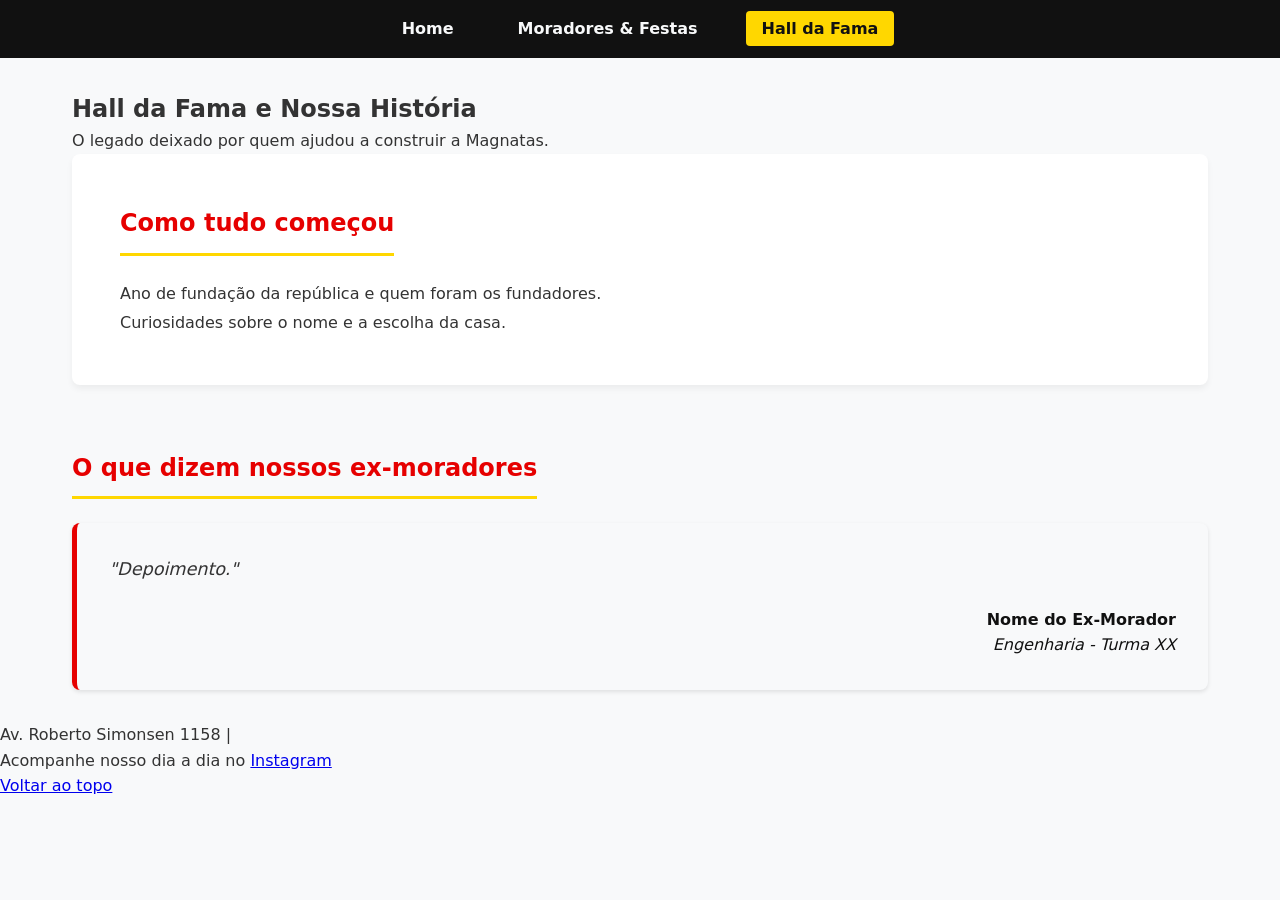
==== historia.html @ d34fedfd "arrumei a historia que estava em branco" ====
<!DOCTYPE html>
<html lang="pt-BR">
<head>
    <meta charset="UTF-8">
    <meta name="viewport" content="width=device-width, initial-scale=1.0">
    <title>República Magnatas | Hall da Fama</title>
    <link rel="stylesheet" href="style.css">
</head>
<body>

    <header>
        <nav>
            <ul>
                <li><a href="index.html">Home</a></li>
                <li><a href="moradores.html">Moradores & Festas</a></li>
                <li><a href="historia.html" aria-current="page">Hall da Fama</a></li>
            </ul>
        </nav>
    </header>

    <main>
        <section class="titulo-pagina">
            <h1>Hall da Fama e Nossa História</h1>
            <p>O legado deixado por quem ajudou a construir a Magnatas.</p>
        </section>

        <!-- SEÇÃO 1: A FUNDAÇÃO -->
        <section class="historia-fundacao">
            <h2>Como tudo começou</h2>
            <p>Ano de fundação da república e quem foram os fundadores.</p>
            <p>Curiosidades sobre o nome e a escolha da casa.</p>
        </section>

        <!-- SEÇÃO 2: DEPOIMENTOS (EX-MORADORES) -->
        <section class="depoimentos">
            <h2>O que dizem nossos ex-moradores</h2>
            
            <div class="depoimentos-grid">
                
                <!-- Estrutura de Depoimento ) -->
                <figure class="cartao-depoimento">
                    <blockquote>
                        "Depoimento."
                    </blockquote>
                    <figcaption>
                        <strong>Nome do Ex-Morador</strong><br>
                        <em>Engenharia - Turma XX</em>
                    </figcaption>
                </figure>

            </div>
        </section>
    </main>

    <footer>
        <p>Av. Roberto Simonsen 1158 |</p>
        <p>Acompanhe nosso dia a dia no <a href="https://www.instagram.com/magnatasrepublica?utm_source=ig_web_button_share_sheet&stkn=ZDNlZDc0MzIxNw==" target="_blank">Instagram</a></p>
        <a href="#top">Voltar ao topo</a>
    </footer>

</body>
</html>
---- style.css ----
:root {
    --cor-primaria: #FFD700;
    --cor-secundaria: #E60000;
    --cor-escura: #111111;
    --cor-clara: #F8F9FA;
    --cor-texto: #333333;
    --fonte-padrao: system-ui, -apple-system, sans-serif;
}

* {
    margin: 0;
    padding: 0;
    box-sizing: border-box;
}

body {
    font-family: var(--fonte-padrao);
    background-color: var(--cor-clara);
    color: var(--cor-texto);
    font-size: 16px;
    line-height: 1.6;
}

/* Garante foco visivel para navegacao por teclado */
:focus {
    outline: 3px solid var(--cor-secundaria);
    outline-offset: 3px;
}

/* Cabecalho e Menu Principal */
header {
    background-color: var(--cor-escura);
    padding: 1rem 0;
}

nav ul {
    list-style: none;
    display: flex;
    justify-content: center;
    gap: 2rem;
}

nav a {
    color: var(--cor-clara);
    text-decoration: none;
    font-weight: bold;
    padding: 0.5rem 1rem;
    border-radius: 4px;
    transition: background-color 0.3s ease;
}

nav a:hover,
nav a[aria-current="page"] {
    background-color: var(--cor-primaria);
    color: var(--cor-escura);
}
/* Limita a largura em telas grandes para não esticar */
main {
    padding: 2rem;
    max-width: 1200px;
    margin: 0 auto;
}

/* Secao de destaque (Fundo amarelo) */
.hero {
    text-align: center;
    margin-bottom: 4rem;
    padding: 4rem 1rem;
    background-color: var(--cor-primaria);
    border-radius: 8px;
}

.hero h1 {
    font-size: 2.5rem;
    color: var(--cor-escura);
    margin-bottom: 1rem;
}

/* Transformando link em botao */
.btn-primario {
    display: inline-block;
    background-color: var(--cor-secundaria);
    color: var(--cor-clara);
    text-decoration: none;
    font-weight: bold;
    padding: 1rem 2rem;
    border-radius: 8px;
    font-size: 1.1rem;
    transition: transform 0.2s ease, background-color 0.3s ease;
}

/* Efeito ao passar o mouse */
.btn-primario:hover {
    background-color: var(--cor-escura);
    transform: scale(1.05);
}
/* Secoes de Cultura e FAQ em formato de cartoes */
.cultura,
.faq {
    margin-bottom: 3rem;
    padding: 2rem;
    background-color: #ffffff;
    border-radius: 8px;
    box-shadow: 0 4px 6px rgba(0,0,0,0.05); /* Sombra bem leve e elegante */
}

/* Titulos com sublinhado amarelo */
.cultura h2,
.faq h2 {
    color: var(--cor-secundaria);
    margin-bottom: 1.5rem;
    border-bottom: 3px solid var(--cor-primaria);
    display: inline-block;
    padding-bottom: 0.5rem;
}

/* Estilo das perguntas clicaveis */
details {
    margin-bottom: 1rem;
    background-color: var(--cor-clara);
    border: 1px solid #e0e0e0;
    border-radius: 4px;
}

summary {
    padding: 1rem;
    font-weight: bold;
    cursor: pointer; /* Muda o mouse para a maozinha de clique */
}

details p {
    padding: 0 1rem 1rem 1rem;
    color: var(--cor-texto);
}

/* Muda a cor da pergunta quando ela esta aberta */
details[open] summary {
    color: var(--cor-secundaria);
}
/* PÁGINA DE MORADORES E FESTAS  */
.categoria-galeria {
    margin-bottom: 4rem;
}

.categoria-galeria h2 {
    color: var(--cor-secundaria);
    border-bottom: 3px solid var(--cor-primaria);
    display: inline-block;
    padding-bottom: 0.5rem;
    margin-bottom: 2rem;
}

/* O CSS Grid exigido para layout responsivo */
.galeria-grid {
    display: grid;
    grid-template-columns: repeat(auto-fit, minmax(250px, 1fr));
    gap: 2rem;
}

/* Estilo do cartão individual */
.cartao-foto {
    background-color: #ffffff;
    border-radius: 8px;
    overflow: hidden;
    box-shadow: 0 4px 6px rgba(0,0,0,0.1);
    transition: transform 0.3s ease;
}

/* Efeito de flutuar ao passar o mouse */
.cartao-foto:hover {
    transform: translateY(-5px);
}

/* Padronizando as fotos como quadrados perfeitos */
.cartao-foto img {
    width: 100%;
    aspect-ratio: 1 / 1;
    object-fit: cover;
    background-color: #e0e0e0; /* Fundo cinza provisório */
}

/* Estilizando os textos do morador/festa */
.cartao-foto figcaption {
    padding: 1.5rem;
    text-align: center;
    color: var(--cor-texto);
    line-height: 1.5;
}

.cartao-foto figcaption strong {
    font-size: 1.2rem;
    color: var(--cor-escura);
}
/* PÁGINA DE HISTÓRIA E DEPOIMENTOS */
.historia-fundacao {
    background-color: #ffffff;
    padding: 3rem;
    border-radius: 8px;
    box-shadow: 0 4px 6px rgba(0,0,0,0.05);
    margin-bottom: 4rem;
    line-height: 1.8; /* Melhora a leitura do texto longo */
}

.historia-fundacao h2,
.depoimentos h2 {
    color: var(--cor-secundaria);
    border-bottom: 3px solid var(--cor-primaria);
    display: inline-block;
    padding-bottom: 0.5rem;
    margin-bottom: 1.5rem;
}

/* Grid para organizar os depoimentos lado a lado */
.depoimentos-grid {
    display: grid;
    grid-template-columns: repeat(auto-fit, minmax(300px, 1fr));
    gap: 2rem;
}

/* Estilo do Cartão de Depoimento */
.cartao-depoimento {
    background-color: var(--cor-clara);
    padding: 2rem;
    border-radius: 8px;
    border-left: 5px solid var(--cor-secundaria); /* Faixa lateral vermelha */
    box-shadow: 0 2px 4px rgba(0,0,0,0.1);
}

/* A tag semântica de citação */
.cartao-depoimento blockquote {
    font-size: 1.1rem;
    font-style: italic;
    color: var(--cor-texto);
    margin-bottom: 1.5rem;
}

/* Nome do ex-morador alinhado à direita */
.cartao-depoimento figcaption {
    text-align: right;
    color: var(--cor-escura);
}
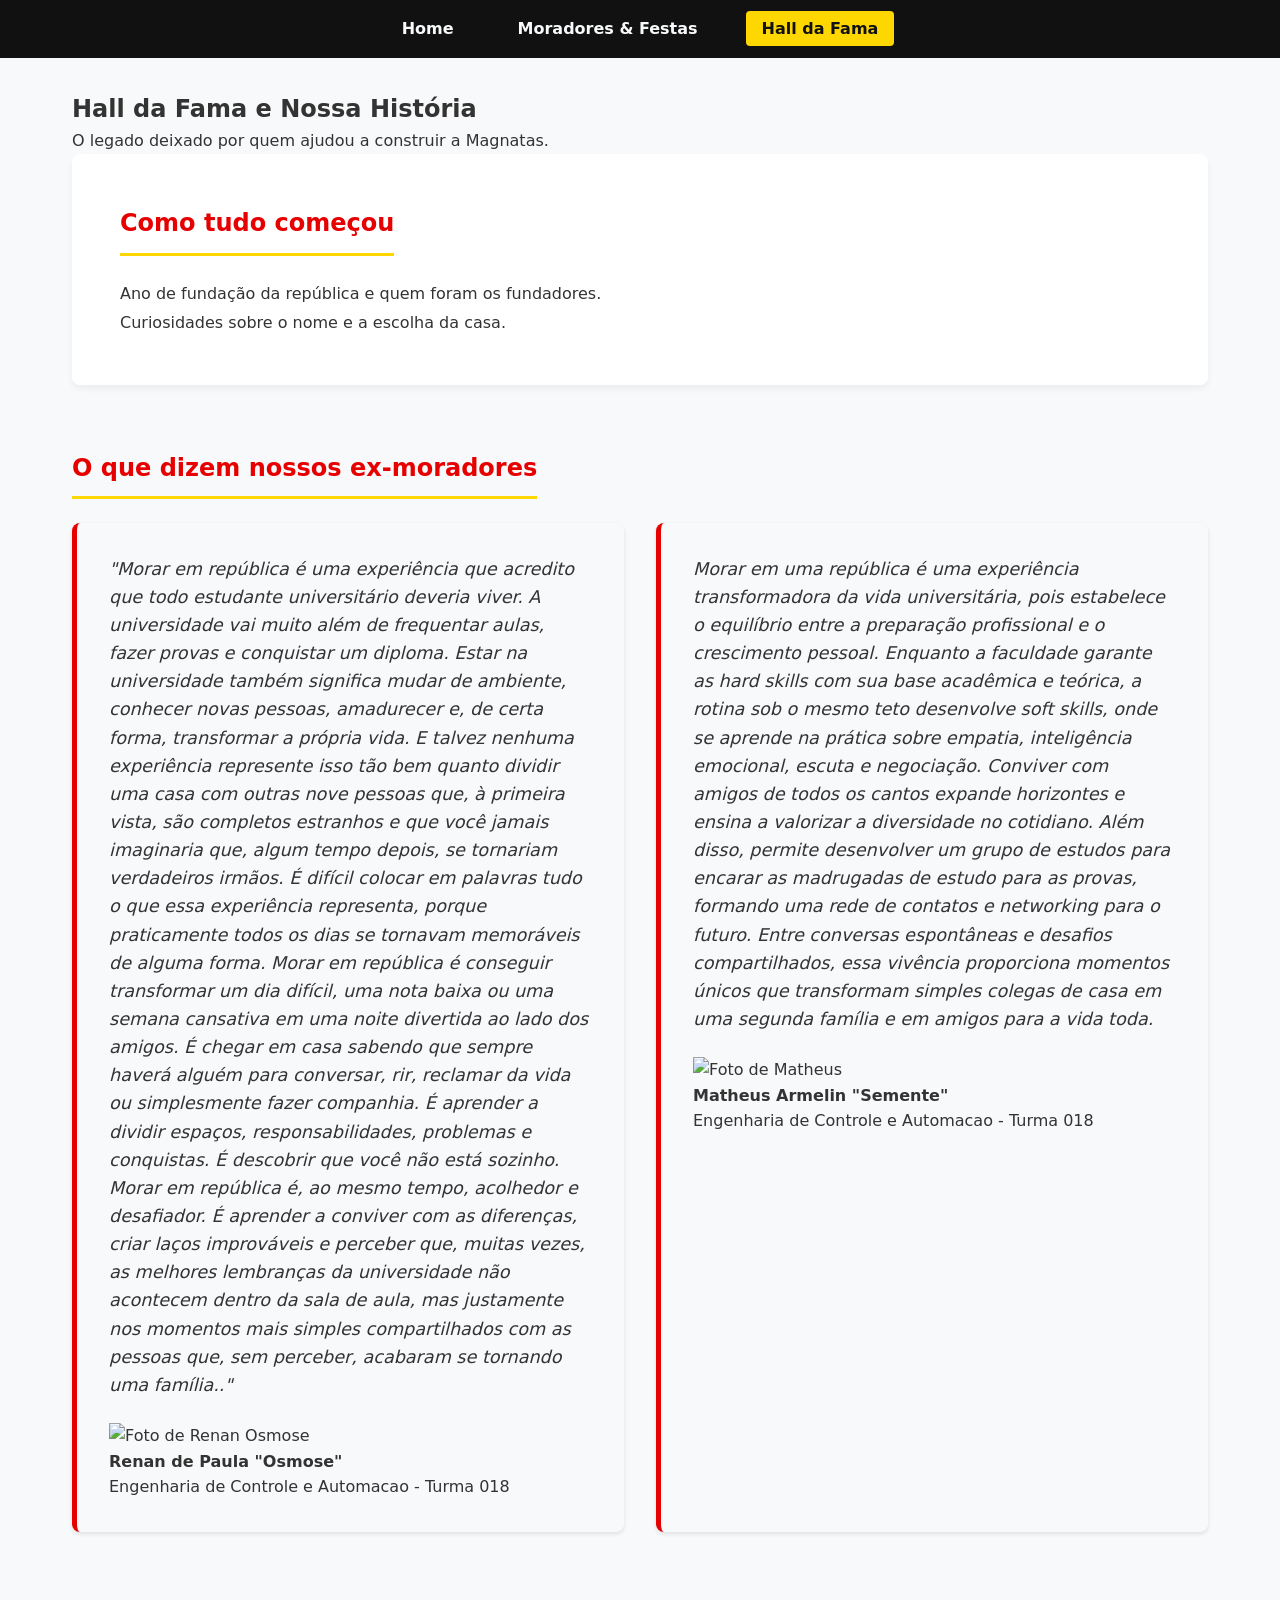
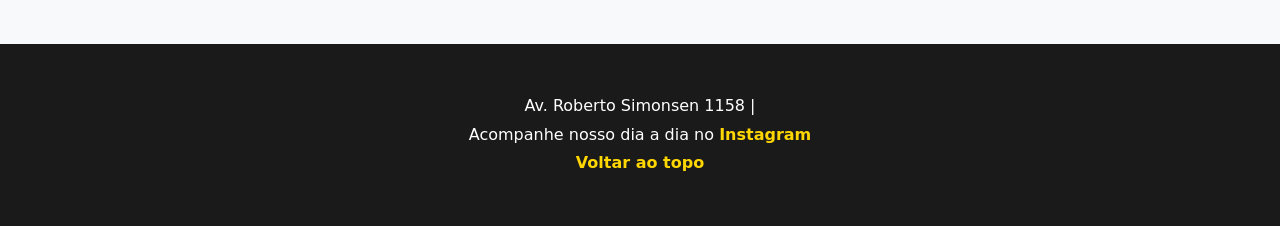
==== commit 8088843a: "adicionando os depoimentos" ====
--- a/historia.html
+++ b/historia.html
@@ -40,12 +40,37 @@
                 <!-- Estrutura de Depoimento ) -->
                 <figure class="cartao-depoimento">
                     <blockquote>
-                        "Depoimento."
+                        "Morar em república é uma experiência que acredito que todo estudante universitário deveria viver. A universidade vai muito além de frequentar aulas, fazer provas e conquistar um diploma. Estar na universidade também significa mudar de ambiente, conhecer novas pessoas, amadurecer e, de certa forma, transformar a própria vida.
+
+E talvez nenhuma experiência represente isso tão bem quanto dividir uma casa com outras nove pessoas que, à primeira vista, são completos estranhos e que você jamais imaginaria que, algum tempo depois, se tornariam verdadeiros irmãos.
+
+É difícil colocar em palavras tudo o que essa experiência representa, porque praticamente todos os dias se tornavam memoráveis de alguma forma. Morar em república é conseguir transformar um dia difícil, uma nota baixa ou uma semana cansativa em uma noite divertida ao lado dos amigos. É chegar em casa sabendo que sempre haverá alguém para conversar, rir, reclamar da vida ou simplesmente fazer companhia.
+
+É aprender a dividir espaços, responsabilidades, problemas e conquistas. É descobrir que você não está sozinho.
+
+Morar em república é, ao mesmo tempo, acolhedor e desafiador. É aprender a conviver com as diferenças, criar laços improváveis e perceber que, muitas vezes, as melhores lembranças da universidade não acontecem dentro da sala de aula, mas justamente nos momentos mais simples compartilhados com as pessoas que, sem perceber, acabaram se tornando uma família.."
                     </blockquote>
-                    <figcaption>
-                        <strong>Nome do Ex-Morador</strong><br>
-                        <em>Engenharia - Turma XX</em>
-                    </figcaption>
+        <div class="autor-depoimento">
+            <!-- Lembre-se de colocar a foto dele na pasta img! -->
+            <img src="img/osmose.jpeg" alt="Foto de Renan Osmose" class="foto-autor">
+            <div class="dados-autor">
+                <strong>Renan de Paula "Osmose"</strong><br>
+                <span>Engenharia de Controle e Automacao - Turma 018</span>
+            </div>
+        </div>
+                </figure>
+
+                <figure class="cartao-depoimento">
+                    <blockquote>
+                        Morar em uma república é uma experiência transformadora da vida universitária, pois estabelece o equilíbrio entre a preparação profissional e o crescimento pessoal. Enquanto a faculdade garante as hard skills com sua base acadêmica e teórica, a rotina sob o mesmo teto desenvolve soft skills, onde se aprende na prática sobre empatia, inteligência emocional, escuta e negociação. Conviver com amigos de todos os cantos expande horizontes e ensina a valorizar a diversidade no cotidiano. Além disso, permite desenvolver um grupo de estudos para encarar as madrugadas de estudo para as provas, formando uma rede de contatos e networking para o futuro. Entre conversas espontâneas e desafios compartilhados, essa vivência proporciona momentos únicos que transformam simples colegas de casa em uma segunda família e em amigos para a vida toda.
+                    </blockquote>
+        <div class="autor-depoimento">
+            <img src="img/semente.jpeg" alt="Foto de Matheus" class="foto-autor">
+            <div class="dados-autor">
+                <strong>Matheus Armelin "Semente"</strong><br>
+                <span>Engenharia de Controle e Automacao - Turma 018</span>
+            </div>
+        </div>
                 </figure>
 
             </div>
--- a/style.css
+++ b/style.css
@@ -150,20 +150,18 @@
     margin-bottom: 2rem;
 }
 
-/* O CSS Grid exigido para layout responsivo */
 .galeria-grid {
-    display: grid;
-    grid-template-columns: repeat(auto-fit, minmax(250px, 1fr));
+    display: flex;
     gap: 2rem;
-}
-
-/* Estilo do cartão individual */
+    overflow-x: auto; /* Cria a rolagem horizontal */
+    padding: 1rem 0 2rem 0; /* Dá espaço para não cortar a sombra e para a barra de rolagem */
+    scroll-snap-type: x mandatory; /* Ativa o "imã" horizontal */
+}
+
 .cartao-foto {
-    background-color: #ffffff;
-    border-radius: 8px;
-    overflow: hidden;
-    box-shadow: 0 4px 6px rgba(0,0,0,0.1);
-    transition: transform 0.3s ease;
+    /* MANTENHA o seu max-width, background, etc. Adicione apenas isto: */
+    flex: 0 0 auto; /* Impede que o cartão encolha para caber na tela */
+    scroll-snap-align: center; /* Puxa o cartão pro meio quando a rolagem para */
 }
 
 /* Efeito de flutuar ao passar o mouse */
@@ -174,8 +172,9 @@
 /* Padronizando as fotos como quadrados perfeitos */
 .cartao-foto img {
     width: 100%;
-    aspect-ratio: 1 / 1;
-    object-fit: cover;
+    max-height: 350px;
+    object-fit: contain; 
+    border-radius: 8px 8px 0 0;
     background-color: #e0e0e0; /* Fundo cinza provisório */
 }
 
@@ -238,4 +237,62 @@
 .cartao-depoimento figcaption {
     text-align: right;
     color: var(--cor-escura);
+}
+/* ESTILO DO RODAPÉ  */
+footer {
+    background-color: #1a1a1a; /* Fundo bem escuro e elegante */
+    color: #ffffff;
+    text-align: center;
+    padding: 3rem 2rem;
+    margin-top: 5rem;
+    line-height: 1.8;
+}
+
+footer a {
+    color: var(--cor-primaria);
+    font-weight: bold;
+    text-decoration: none;
+}
+
+footer a:hover {
+    text-decoration: underline;
+}
+/* Estilizando a barra de rolagem do carrossel */
+.galeria-grid::-webkit-scrollbar {
+    height: 8px;
+}
+.galeria-grid::-webkit-scrollbar-track {
+    background: #f1f1f1; 
+    border-radius: 4px;
+}
+.galeria-grid::-webkit-scrollbar-thumb {
+    background: var(--cor-primaria); /* Usa a cor principal do seu site */
+    border-radius: 4px;
+}
+/* LOCALIZAÇÃO (MAPA INTERATIVO) */
+.localizacao {
+    text-align: center;
+    padding: 4rem 2rem;
+    background-color: #f9f9f9; /* Um fundo cinza super clarinho para destacar a seção */
+}
+
+.localizacao p {
+    margin-bottom: 2rem;
+    color: var(--cor-texto);
+}
+
+.mapa-container {
+    max-width: 1000px;
+    margin: 0 auto;
+    border-radius: 12px;
+    overflow: hidden; /* Força o mapa quadrado do Google a respeitar a borda arredondada */
+    box-shadow: 0 4px 15px rgba(0, 0, 0, 0.1);
+}
+/* Estilo para separar os blocos de festas */
+.titulo-evento {
+    font-size: 1.5rem;
+    color: #1a1a1a;
+    margin: 3rem 0 1rem 0;
+    padding-left: 10px;
+    border-left: 4px solid var(--cor-primaria); /* Uma barrinha lateral vermelha estilosa */
 }
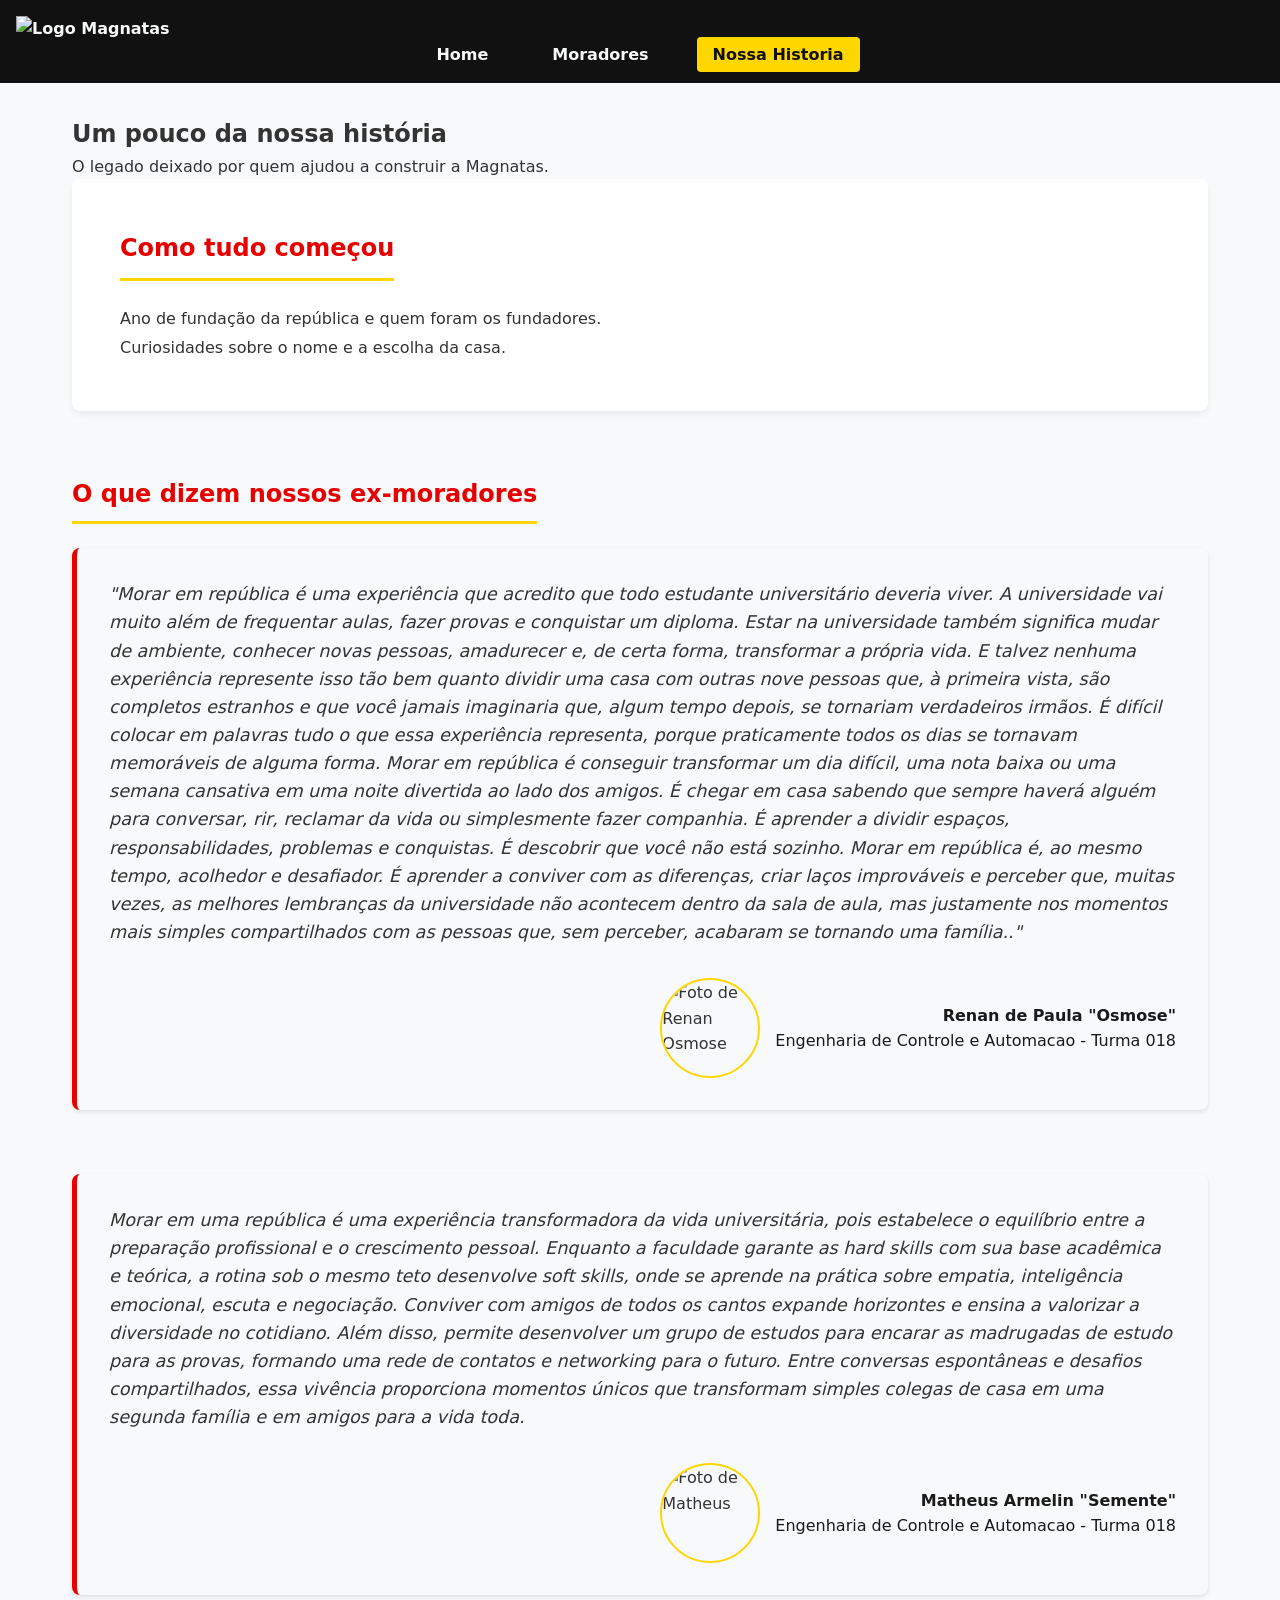
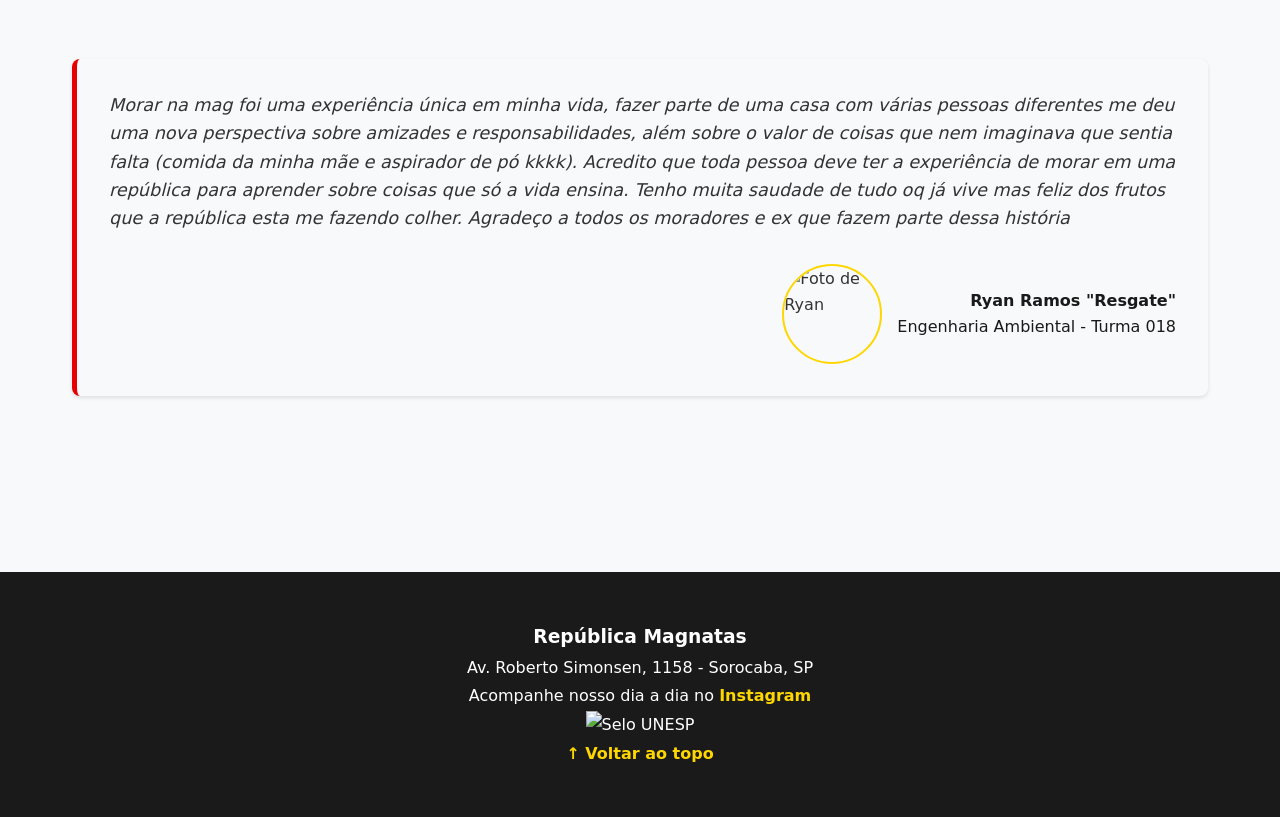
==== commit 75c239dc: "adicionando mais depoimentos" ====
--- a/historia.html
+++ b/historia.html
@@ -3,24 +3,29 @@
 <head>
     <meta charset="UTF-8">
     <meta name="viewport" content="width=device-width, initial-scale=1.0">
-    <title>República Magnatas | Hall da Fama</title>
+    <title>República Magnatas | Nossa Historia</title>
     <link rel="stylesheet" href="style.css">
 </head>
 <body>
 
+   <!-- CABEÇALHO E MENU DE NAVEGAÇÃO -->
     <header>
-        <nav>
+        <nav class="menu-principal">
+            <a href="index.html" class="link-logo">
+                <img src="img/logo-magnatas.png" alt="Logo Magnatas" class="logo-mag">
+            </a>
+        
             <ul>
                 <li><a href="index.html">Home</a></li>
-                <li><a href="moradores.html">Moradores & Festas</a></li>
-                <li><a href="historia.html" aria-current="page">Hall da Fama</a></li>
+                <li><a href="moradores.html" >Moradores</a></li>
+                <li><a href="historia.html" aria-current="page">Nossa Historia</a></li>
             </ul>
         </nav>
     </header>
 
     <main>
         <section class="titulo-pagina">
-            <h1>Hall da Fama e Nossa História</h1>
+            <h1>Um pouco da nossa história</h1>
             <p>O legado deixado por quem ajudou a construir a Magnatas.</p>
         </section>
 
@@ -52,7 +57,7 @@
                     </blockquote>
         <div class="autor-depoimento">
             <!-- Lembre-se de colocar a foto dele na pasta img! -->
-            <img src="img/osmose.jpeg" alt="Foto de Renan Osmose" class="foto-autor">
+            <img src="img/osmose.jpeg" loading="lazy" alt="Foto de Renan Osmose" class="foto-autor">
             <div class="dados-autor">
                 <strong>Renan de Paula "Osmose"</strong><br>
                 <span>Engenharia de Controle e Automacao - Turma 018</span>
@@ -65,10 +70,26 @@
                         Morar em uma república é uma experiência transformadora da vida universitária, pois estabelece o equilíbrio entre a preparação profissional e o crescimento pessoal. Enquanto a faculdade garante as hard skills com sua base acadêmica e teórica, a rotina sob o mesmo teto desenvolve soft skills, onde se aprende na prática sobre empatia, inteligência emocional, escuta e negociação. Conviver com amigos de todos os cantos expande horizontes e ensina a valorizar a diversidade no cotidiano. Além disso, permite desenvolver um grupo de estudos para encarar as madrugadas de estudo para as provas, formando uma rede de contatos e networking para o futuro. Entre conversas espontâneas e desafios compartilhados, essa vivência proporciona momentos únicos que transformam simples colegas de casa em uma segunda família e em amigos para a vida toda.
                     </blockquote>
         <div class="autor-depoimento">
-            <img src="img/semente.jpeg" alt="Foto de Matheus" class="foto-autor">
+            <img src="img/semente.jpeg" loading="lazy" alt="Foto de Matheus" class="foto-autor">
             <div class="dados-autor">
                 <strong>Matheus Armelin "Semente"</strong><br>
                 <span>Engenharia de Controle e Automacao - Turma 018</span>
+            </div>
+        </div>
+                </figure>
+
+                <figure class="cartao-depoimento">
+                    <blockquote>
+                       Morar na mag foi uma experiência única em minha vida, fazer parte de uma casa com várias pessoas diferentes me deu uma nova perspectiva sobre amizades e responsabilidades, além sobre o valor de coisas que nem imaginava que sentia falta (comida da minha mãe e aspirador de pó kkkk).
+Acredito que toda pessoa deve ter a experiência de morar em uma república para aprender sobre coisas que só a vida ensina.
+Tenho muita saudade de tudo oq já vive mas feliz dos frutos que a república esta me fazendo colher.
+Agradeço a todos os moradores e ex que fazem parte dessa história
+                    </blockquote>
+        <div class="autor-depoimento">
+            <img src="img/resgate.jpeg" loading="lazy" alt="Foto de Ryan" class="foto-autor">
+            <div class="dados-autor">
+                <strong>Ryan Ramos "Resgate"</strong><br>
+                <span>Engenharia Ambiental - Turma 018</span>
             </div>
         </div>
                 </figure>
@@ -77,10 +98,23 @@
         </section>
     </main>
 
-    <footer>
-        <p>Av. Roberto Simonsen 1158 |</p>
-        <p>Acompanhe nosso dia a dia no <a href="https://www.instagram.com/magnatasrepublica?utm_source=ig_web_button_share_sheet&stkn=ZDNlZDc0MzIxNw==" target="_blank">Instagram</a></p>
-        <a href="#top">Voltar ao topo</a>
+  
+    <footer class="rodape-oficial">
+        <div class="rodape-conteudo">
+            <div class="rodape-info">
+                <h3>República Magnatas</h3>
+                <p>Av. Roberto Simonsen, 1158 - Sorocaba, SP</p>
+                <p>Acompanhe nosso dia a dia no <a href="https://www.instagram.com/magnatasrepublica?utm_source=ig_web_button_share_sheet&stkn=ZDNlZDc0MzIxNw==" target="_blank" rel="noopener noreferrer">Instagram</a></p>
+            </div>
+            
+            <div class="rodape-logo">
+                <img src="img/logo-unesp.png" alt="Selo UNESP" class="logo-unesp">
+            </div>
+        </div>
+        
+        <div class="rodape-base">
+            <a href="#top">↑ Voltar ao topo</a>
+        </div>
     </footer>
 
 </body>
--- a/style.css
+++ b/style.css
@@ -122,20 +122,74 @@
     border-radius: 4px;
 }
 
+/* FAQ (DÚVIDAS FREQUENTES) */
+
+
+details {
+    background-color: #ffffff;
+    border-radius: 8px;
+    margin-bottom: 1rem;
+    box-shadow: 0 2px 8px rgba(0, 0, 0, 0.05);
+    border: 1px solid #eaeaea;
+    overflow: hidden; /* Mantém o conteúdo dentro das bordas redondas */
+    transition: all 0.3s ease;
+}
+
+details summary::-webkit-details-marker,
+details summary::marker {
+    display: none;
+    content: "";
+}
+
 summary {
-    padding: 1rem;
+    padding: 1.5rem;
+    font-weight: 600;
+    font-size: 1.1rem;
+    color: #1a1a1a;
+    cursor: pointer;
+    list-style: none;
+    display: flex;
+    justify-content: space-between; 
+    align-items: center;
+    background-color: #ffffff;
+    transition: background-color 0.3s ease, color 0.3s ease;
+}
+
+summary::after {
+    content: "+";
+    font-size: 1.5rem;
+    color: var(--cor-primaria); 
     font-weight: bold;
-    cursor: pointer; /* Muda o mouse para a maozinha de clique */
+    transition: transform 0.3s ease; 
+}
+
+summary:hover {
+    background-color: #fcfcfc;
+    color: var(--cor-primaria);
+}
+
+
+details[open] {
+    border-left: 5px solid var(--cor-primaria);
+    box-shadow: 0 5px 15px rgba(0, 0, 0, 0.1);
+}
+
+details[open] summary {
+    border-bottom: 1px solid #eaeaea;
+    color: var(--cor-primaria);
+}
+
+details[open] summary::after {
+    content: "−"; 
+    transform: rotate(180deg);
 }
 
 details p {
-    padding: 0 1rem 1rem 1rem;
-    color: var(--cor-texto);
-}
-
-/* Muda a cor da pergunta quando ela esta aberta */
-details[open] summary {
-    color: var(--cor-secundaria);
+    padding: 1.5rem;
+    margin: 0;
+    color: #4a4a4a;
+    line-height: 1.6;
+    background-color: #fafafa; 
 }
 /* PÁGINA DE MORADORES E FESTAS  */
 .categoria-galeria {
@@ -209,11 +263,26 @@
     margin-bottom: 1.5rem;
 }
 
-/* Grid para organizar os depoimentos lado a lado */
-.depoimentos-grid {
-    display: grid;
-    grid-template-columns: repeat(auto-fit, minmax(300px, 1fr));
-    gap: 2rem;
+/* ESTRUTURA DE DEPOIMENTOS VERTICAIS */
+.lista-depoimentos {
+    display: flex;
+    flex-direction: column; 
+    gap: 3rem; 
+    max-width: 900px; 
+    margin: 0 auto; 
+}
+.cartao-depoimento {
+    background-color: #ffffff;
+    padding: 3rem;
+    border-left: 5px solid var(--cor-primaria); 
+    box-shadow: 0 4px 15px rgba(0, 0, 0, 0.05); 
+    margin-bottom: 4rem; 
+    border-radius: 0 12px 12px 0;
+}
+
+.lista-depoimentos .cartao-depoimento {
+    padding: 2.5rem;
+    background-color: #fcfcfc;
 }
 
 /* Estilo do Cartão de Depoimento */
@@ -285,7 +354,7 @@
     max-width: 1000px;
     margin: 0 auto;
     border-radius: 12px;
-    overflow: hidden; /* Força o mapa quadrado do Google a respeitar a borda arredondada */
+    overflow: hidden; 
     box-shadow: 0 4px 15px rgba(0, 0, 0, 0.1);
 }
 /* Estilo para separar os blocos de festas */
@@ -295,4 +364,47 @@
     margin: 3rem 0 1rem 0;
     padding-left: 10px;
     border-left: 4px solid var(--cor-primaria); /* Uma barrinha lateral vermelha estilosa */
+}
+/* FOTO DO AUTOR NO DEPOIMENTO */
+.autor-depoimento {
+    display: flex;
+    align-items: center;
+    justify-content: flex-end; 
+    gap: 15px; 
+    margin-top: 2rem;
+}
+
+.dados-autor {
+    text-align: right;
+    color: #1a1a1a;
+}
+
+.foto-autor {
+    width: 100px; 
+    height: 100px;
+    border-radius: 50%; 
+    object-fit: cover; 
+    border: 2px solid var(--cor-primaria); 
+}
+/* TEXTOS E FOTOS DAS FESTAS */
+
+/* O parágrafo de introdução da festa */
+.descricao-evento {
+    font-size: 1.1rem;
+    color: #4a4a4a; 
+    margin-bottom: 2rem; 
+    line-height: 1.6;
+    max-width: 800px; 
+}
+
+/* As fotos das festas no carrossel  */
+.foto-festa {
+    flex: 0 0 auto;
+    scroll-snap-align: center;
+    height: 300px; 
+    width: auto; 
+    border-radius: 8px; 
+    box-shadow: 0 4px 10px rgba(0,0,0,0.1);
+    object-fit: cover;
+    background-color: #1a1a1a;
 }
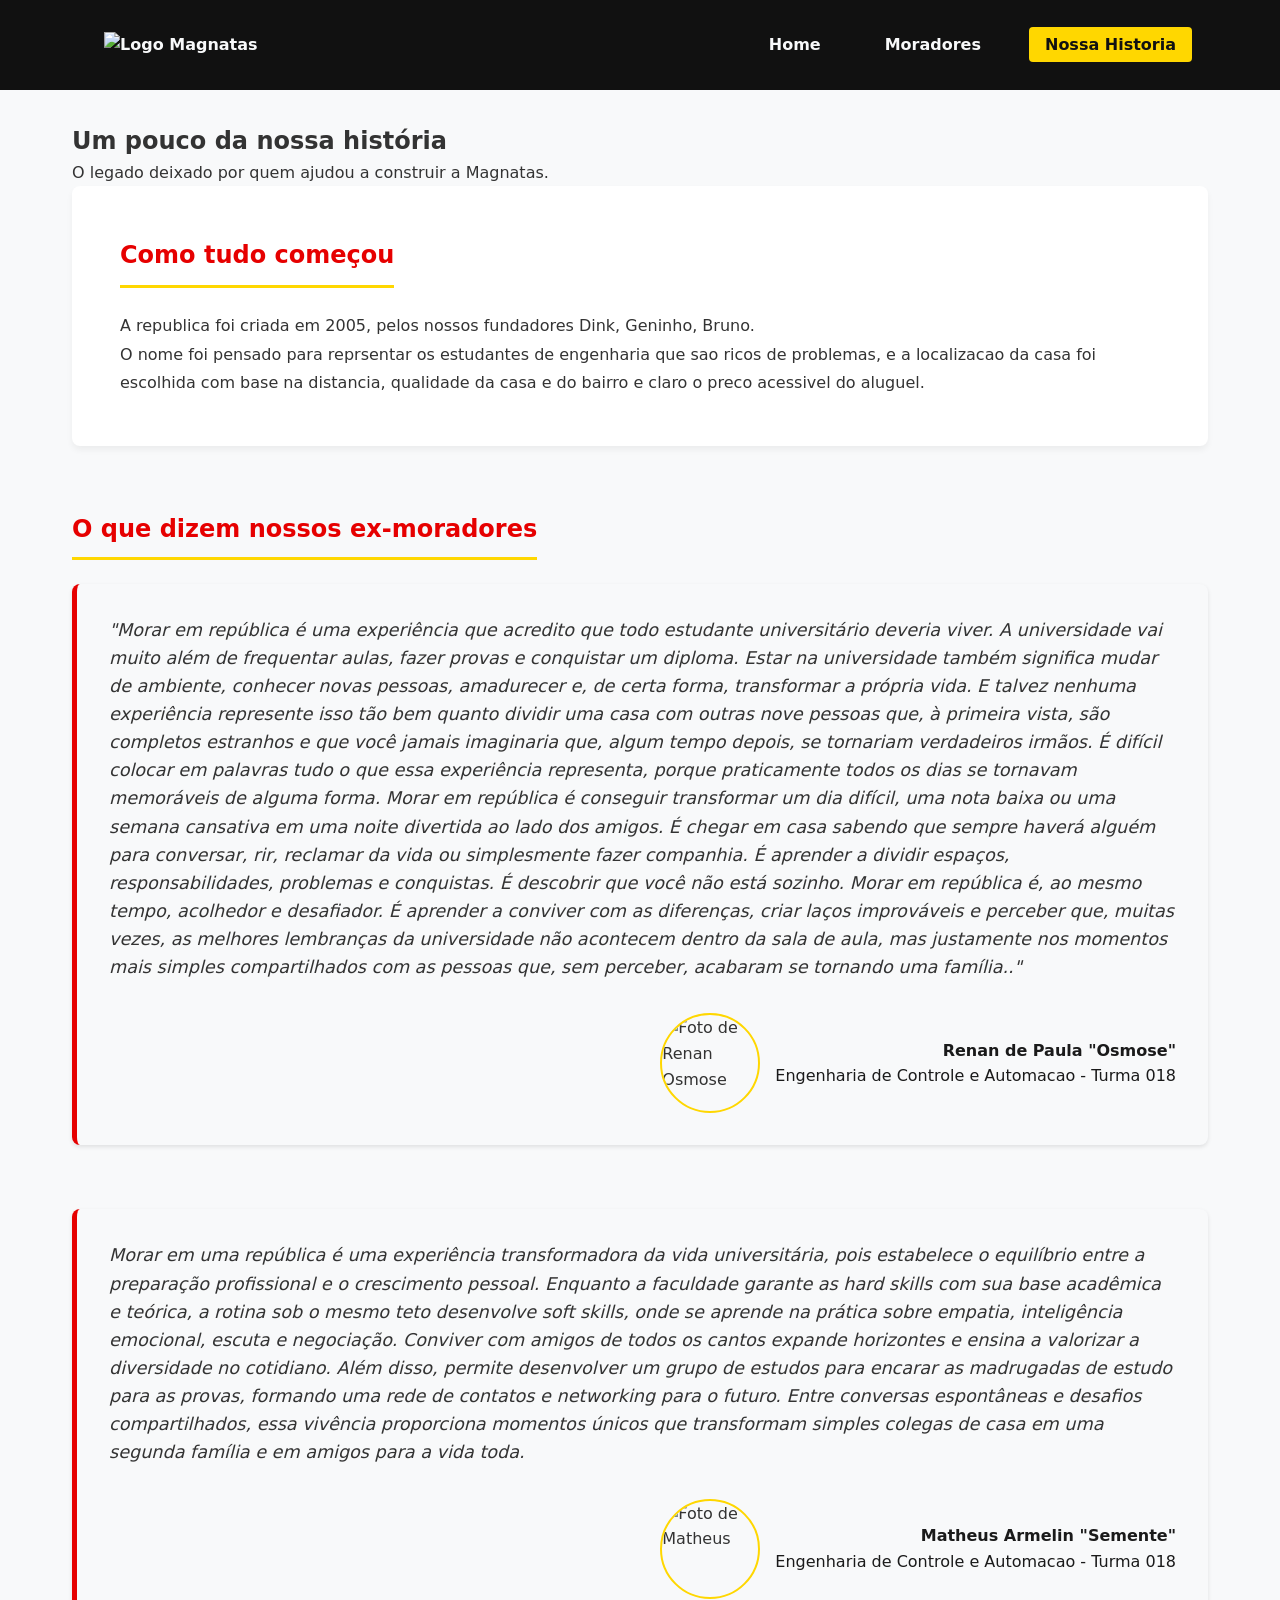
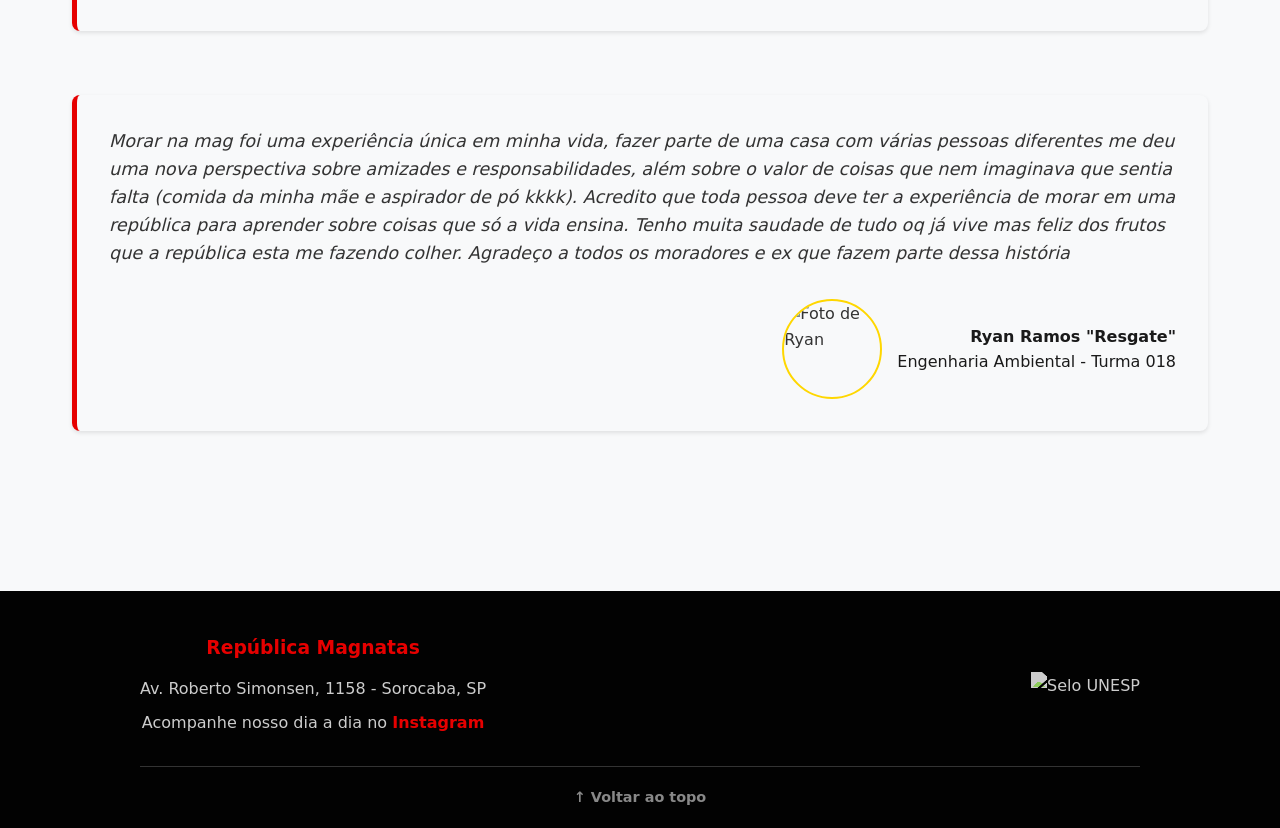
==== commit e6b84ef1: "arrumando os depoimentos" ====
--- a/historia.html
+++ b/historia.html
@@ -8,11 +8,10 @@
 </head>
 <body>
 
-   <!-- CABEÇALHO E MENU DE NAVEGAÇÃO -->
     <header>
         <nav class="menu-principal">
             <a href="index.html" class="link-logo">
-                <img src="img/logo-magnatas.png" alt="Logo Magnatas" class="logo-mag">
+                <img src="img/logo-magnatas.webp" alt="Logo Magnatas" class="logo-mag">
             </a>
         
             <ul>
@@ -32,17 +31,15 @@
         <!-- SEÇÃO 1: A FUNDAÇÃO -->
         <section class="historia-fundacao">
             <h2>Como tudo começou</h2>
-            <p>Ano de fundação da república e quem foram os fundadores.</p>
-            <p>Curiosidades sobre o nome e a escolha da casa.</p>
+            <p>A republica foi criada em 2005, pelos nossos fundadores Dink, Geninho, Bruno.</p>
+            <p>O nome foi pensado para reprsentar os estudantes de engenharia que sao ricos de problemas, e a localizacao da casa foi escolhida com base na distancia, qualidade da casa e do bairro e claro o preco acessivel do aluguel.</p>
         </section>
 
-        <!-- SEÇÃO 2: DEPOIMENTOS (EX-MORADORES) -->
         <section class="depoimentos">
             <h2>O que dizem nossos ex-moradores</h2>
             
             <div class="depoimentos-grid">
                 
-                <!-- Estrutura de Depoimento ) -->
                 <figure class="cartao-depoimento">
                     <blockquote>
                         "Morar em república é uma experiência que acredito que todo estudante universitário deveria viver. A universidade vai muito além de frequentar aulas, fazer provas e conquistar um diploma. Estar na universidade também significa mudar de ambiente, conhecer novas pessoas, amadurecer e, de certa forma, transformar a própria vida.
@@ -56,7 +53,6 @@
 Morar em república é, ao mesmo tempo, acolhedor e desafiador. É aprender a conviver com as diferenças, criar laços improváveis e perceber que, muitas vezes, as melhores lembranças da universidade não acontecem dentro da sala de aula, mas justamente nos momentos mais simples compartilhados com as pessoas que, sem perceber, acabaram se tornando uma família.."
                     </blockquote>
         <div class="autor-depoimento">
-            <!-- Lembre-se de colocar a foto dele na pasta img! -->
             <img src="img/osmose.jpeg" loading="lazy" alt="Foto de Renan Osmose" class="foto-autor">
             <div class="dados-autor">
                 <strong>Renan de Paula "Osmose"</strong><br>
@@ -108,7 +104,7 @@
             </div>
             
             <div class="rodape-logo">
-                <img src="img/logo-unesp.png" alt="Selo UNESP" class="logo-unesp">
+                <img src="img/logo-unesp.webp" alt="Selo UNESP" class="logo-unesp">
             </div>
         </div>
         
--- a/style.css
+++ b/style.css
@@ -61,19 +61,34 @@
     margin: 0 auto;
 }
 
-/* Secao de destaque (Fundo amarelo) */
-.hero {
+/* BANNER PRINCIPAL  */
+.apresentacao { 
+    background-image: linear-gradient(rgba(0, 0, 0, 0.6), rgba(0, 0, 0, 0.6)), url('img/familiamag.jpeg');
+    background-size: cover;
+    background-position: center;
+    color: #ffffff; /* Letras brancas */
+    padding: 6rem 2rem;
+    border-radius: 12px;
+    box-shadow: 0 10px 30px rgba(0,0,0,0.1);
+    margin-bottom: 4rem;
+    
+    /* Adicionei estas linhas para jogar o texto e o botão perfeitamente para o meio: */
+    display: flex;
+    flex-direction: column;
+    align-items: center;
     text-align: center;
-    margin-bottom: 4rem;
-    padding: 4rem 1rem;
-    background-color: var(--cor-primaria);
-    border-radius: 8px;
-}
-
-.hero h1 {
-    font-size: 2.5rem;
-    color: var(--cor-escura);
+}
+
+.apresentacao h1 {
+    font-size: 3rem;
+    color: #ffffff; /* Garante que o título fique branco */
+    text-shadow: 2px 2px 4px rgba(0,0,0,0.5); /* Sombrinha no texto pra facilitar a leitura */
     margin-bottom: 1rem;
+}
+
+.apresentacao p {
+    font-size: 1.2rem;
+    margin-bottom: 2rem;
 }
 
 /* Transformando link em botao */
@@ -207,9 +222,9 @@
 .galeria-grid {
     display: flex;
     gap: 2rem;
-    overflow-x: auto; /* Cria a rolagem horizontal */
-    padding: 1rem 0 2rem 0; /* Dá espaço para não cortar a sombra e para a barra de rolagem */
-    scroll-snap-type: x mandatory; /* Ativa o "imã" horizontal */
+    overflow-x: auto; 
+    padding: 1rem 0 2rem 0; 
+    scroll-snap-type: x mandatory; 
 }
 
 .cartao-foto {
@@ -223,13 +238,13 @@
     transform: translateY(-5px);
 }
 
-/* Padronizando as fotos como quadrados perfeitos */
 .cartao-foto img {
     width: 100%;
-    max-height: 350px;
-    object-fit: contain; 
+    height: 350px; 
+    object-fit: cover; 
+    object-position: center top; 
+    background-color: #1a1a1a;
     border-radius: 8px 8px 0 0;
-    background-color: #e0e0e0; /* Fundo cinza provisório */
 }
 
 /* Estilizando os textos do morador/festa */
@@ -407,4 +422,115 @@
     box-shadow: 0 4px 10px rgba(0,0,0,0.1);
     object-fit: cover;
     background-color: #1a1a1a;
+
+}
+
+/* CABEÇALHO E LOGO MAGNATAS*/
+.menu-principal {
+    display: flex;
+    justify-content: space-between;
+    align-items: center;
+    padding: 0.5rem 3rem; 
+    max-width: 1200px; 
+    margin: 0 auto;
+}
+
+.logo-mag {
+    height: 40px; 
+    width: auto;
+    transition: transform 0.3s;
+}
+
+.logo-mag:hover {
+    transform: scale(1.05); /* Efeito legal ao passar o mouse na logo */
+}
+
+/* RODAPÉ  */
+.rodape-oficial {
+    background-color: #020202;
+    color: #f1f1f1;
+    padding: 2.5rem 2rem 1rem 2rem; /* Cortamos quase pela metade a altura (antes era 4rem) */
+    margin-top: 4rem; 
+}
+
+.rodape-conteudo {
+    display: flex;
+    justify-content: space-between;
+    align-items: center;
+    max-width: 1000px;
+    margin: 0 auto;
+    border-bottom: 1px solid #333;
+    padding-bottom: 1.5rem; /* Menos espaço até a linha divisória */
+    margin-bottom: 1rem;
+}
+
+.rodape-info h3 {
+    color: var(--cor-secundaria); /* Amarelo */
+    margin-bottom: 10px;
+}
+
+.rodape-info p {
+    margin-bottom: 5px;
+    color: #cccccc;
+}
+
+.rodape-info a {
+    color: var(--cor-secundaria);
+    font-weight: bold;
+}
+
+.logo-unesp {
+    height: 60px; 
+    filter:  brightness(200%); 
+    opacity: 0.8;
+}
+
+.rodape-base {
+    text-align: center;
+}
+
+.rodape-base a {
+    color: #888;
+    text-decoration: none;
+    font-size: 0.9rem;
+    transition: color 0.3s;
+}
+
+.rodape-base a:hover {
+    color: var(--cor-primaria); 
+}
+
+.mapa-container img {
+    display: block; 
+    width: 100%;
+    height: 400px; 
+    object-fit: cover;
+    transition: transform 0.3s ease; 
+}
+
+.mapa-container a:hover img {
+    transform: scale(1.02); 
+}
+
+/* CABEÇALHO HORIZONTAL ADAPTADO (CELULAR)*/
+@media (max-width: 768px) {
+    .menu-principal {
+        flex-direction: row; 
+        justify-content: space-between; 
+        padding: 10px 5px; 
+    }
+
+    .link-logo img {
+        max-width: 45px;
+    }
+
+    .menu-principal ul {
+        flex-wrap: nowrap; 
+        gap: 2px; 
+    }
+
+    .menu-principal ul li a {
+        padding: 6px 8px; 
+        font-size: 13px; 
+    }
 }
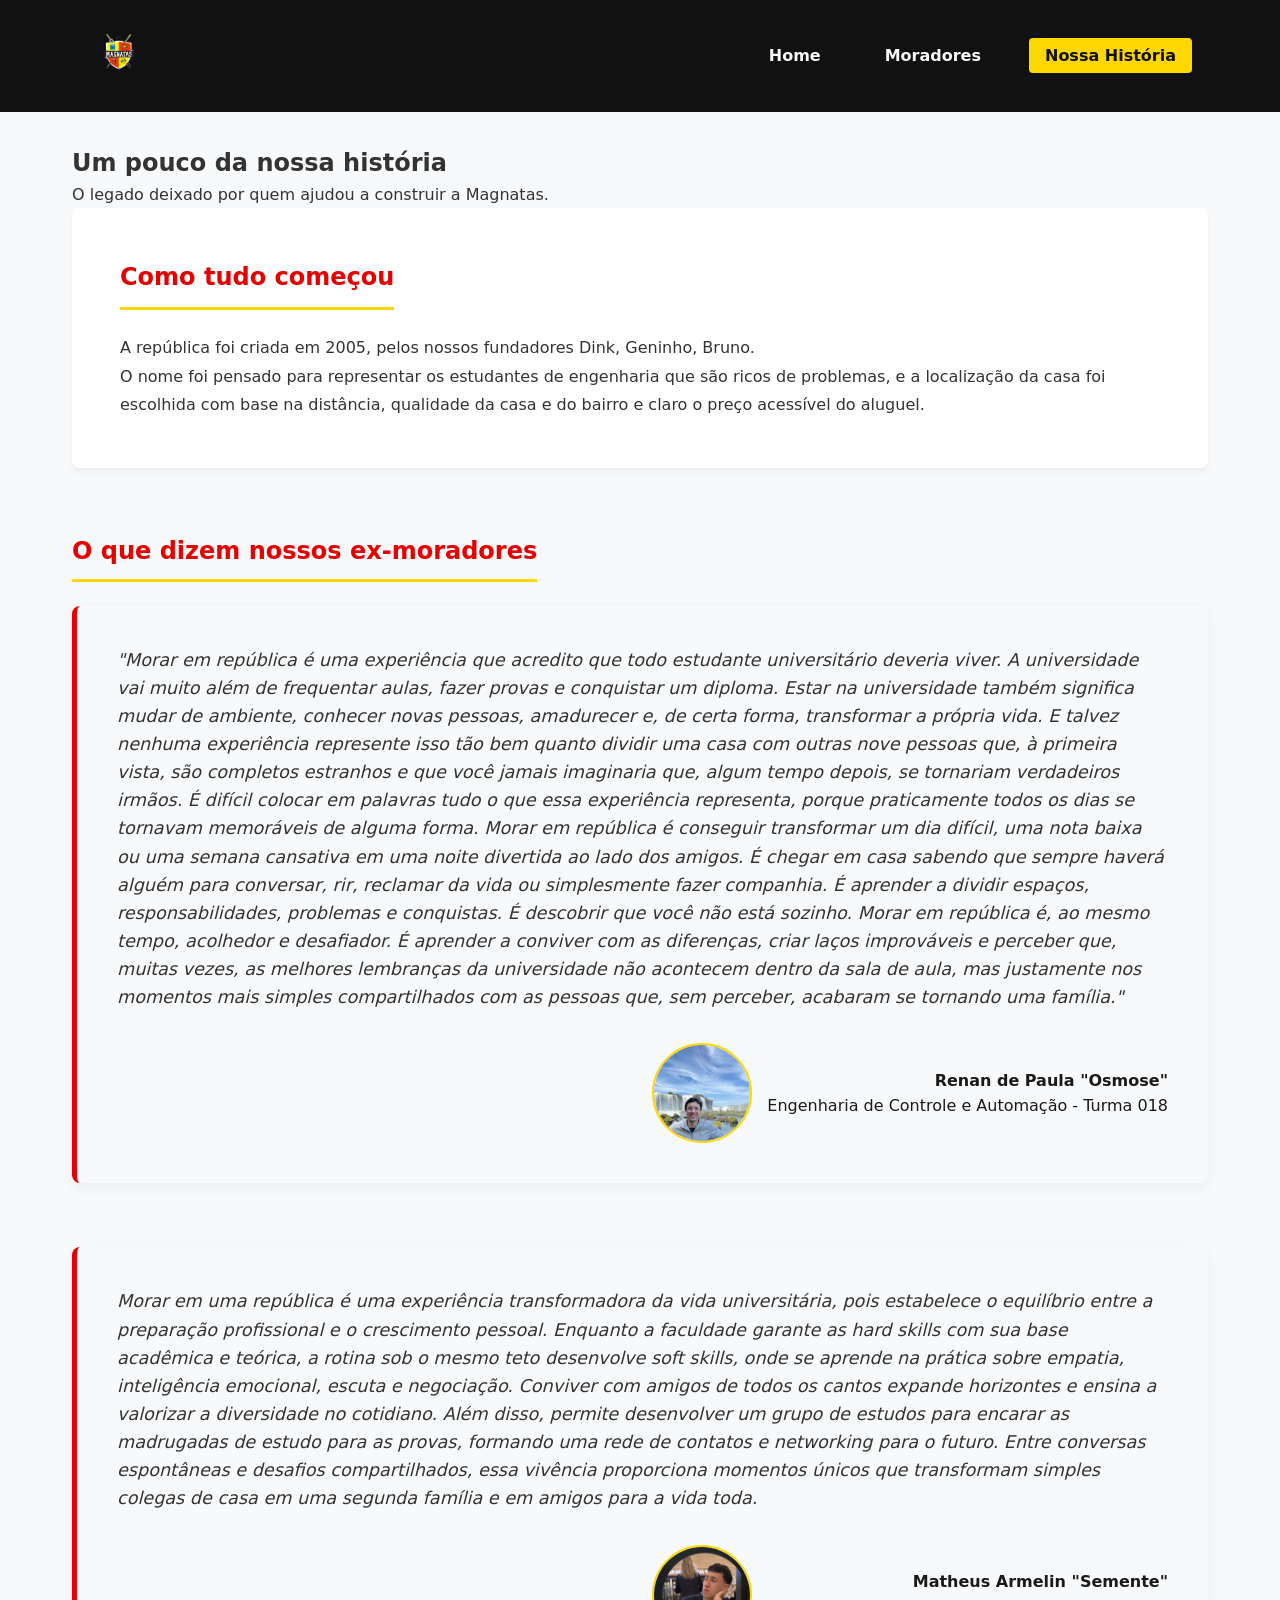
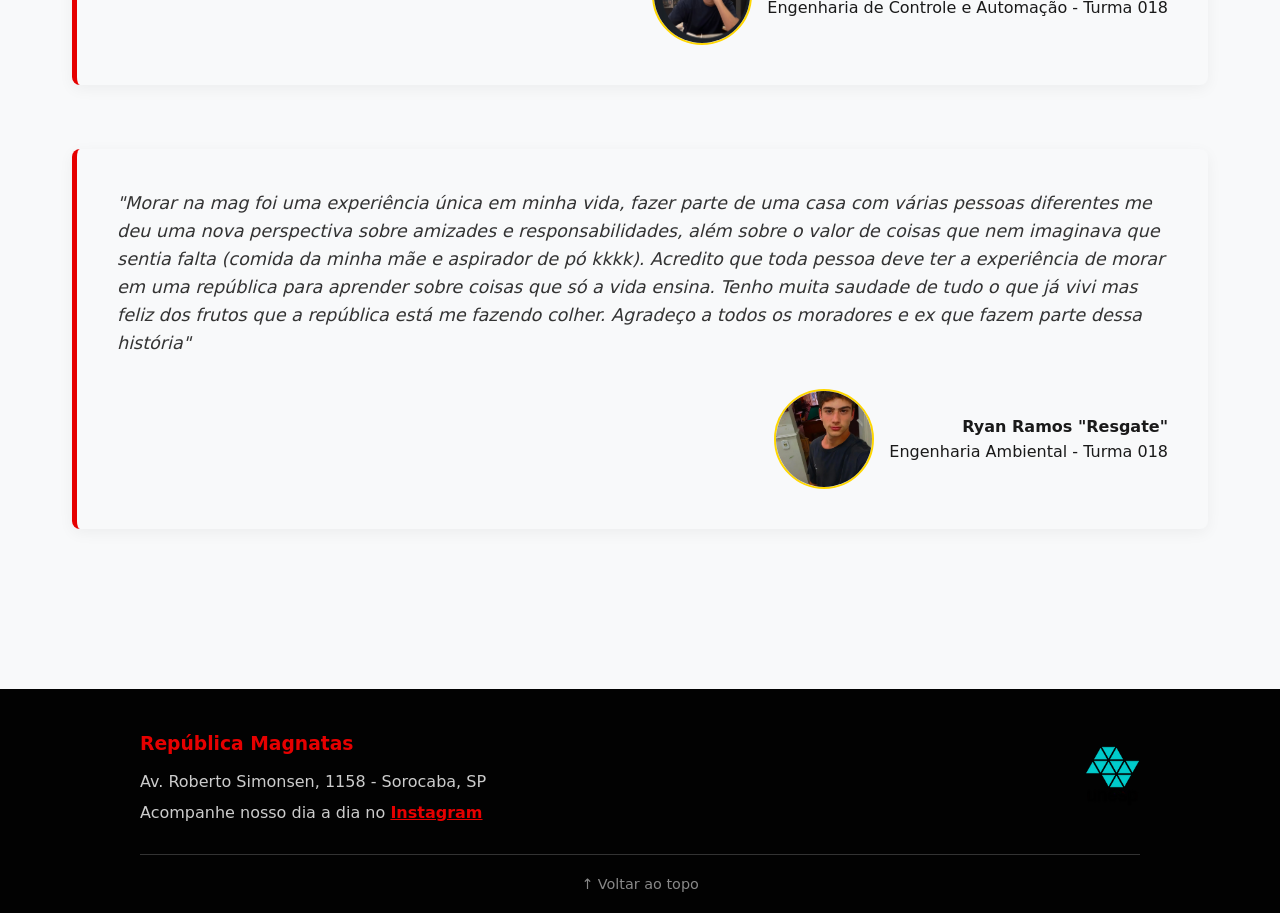
==== commit 66f4af6f: "arrumando as ortografias" ====
--- a/historia.html
+++ b/historia.html
@@ -6,7 +6,7 @@
     <title>República Magnatas | Nossa Historia</title>
     <link rel="stylesheet" href="style.css">
 </head>
-<body>
+<body id="top">
 
     <header>
         <nav class="menu-principal">
@@ -17,7 +17,7 @@
             <ul>
                 <li><a href="index.html">Home</a></li>
                 <li><a href="moradores.html" >Moradores</a></li>
-                <li><a href="historia.html" aria-current="page">Nossa Historia</a></li>
+                <li><a href="historia.html" aria-current="page">Nossa História</a></li>
             </ul>
         </nav>
     </header>
@@ -31,8 +31,8 @@
         <!-- SEÇÃO 1: A FUNDAÇÃO -->
         <section class="historia-fundacao">
             <h2>Como tudo começou</h2>
-            <p>A republica foi criada em 2005, pelos nossos fundadores Dink, Geninho, Bruno.</p>
-            <p>O nome foi pensado para reprsentar os estudantes de engenharia que sao ricos de problemas, e a localizacao da casa foi escolhida com base na distancia, qualidade da casa e do bairro e claro o preco acessivel do aluguel.</p>
+            <p>A república foi criada em 2005, pelos nossos fundadores Dink, Geninho, Bruno.</p>
+            <p>O nome foi pensado para representar os estudantes de engenharia que são ricos de problemas, e a localização da casa foi escolhida com base na distância, qualidade da casa e do bairro e claro o preço acessível do aluguel.</p>
         </section>
 
         <section class="depoimentos">
@@ -50,13 +50,13 @@
 
 É aprender a dividir espaços, responsabilidades, problemas e conquistas. É descobrir que você não está sozinho.
 
-Morar em república é, ao mesmo tempo, acolhedor e desafiador. É aprender a conviver com as diferenças, criar laços improváveis e perceber que, muitas vezes, as melhores lembranças da universidade não acontecem dentro da sala de aula, mas justamente nos momentos mais simples compartilhados com as pessoas que, sem perceber, acabaram se tornando uma família.."
+Morar em república é, ao mesmo tempo, acolhedor e desafiador. É aprender a conviver com as diferenças, criar laços improváveis e perceber que, muitas vezes, as melhores lembranças da universidade não acontecem dentro da sala de aula, mas justamente nos momentos mais simples compartilhados com as pessoas que, sem perceber, acabaram se tornando uma família."
                     </blockquote>
         <div class="autor-depoimento">
             <img src="img/osmose.jpeg" loading="lazy" alt="Foto de Renan Osmose" class="foto-autor">
             <div class="dados-autor">
                 <strong>Renan de Paula "Osmose"</strong><br>
-                <span>Engenharia de Controle e Automacao - Turma 018</span>
+                <span>Engenharia de Controle e Automação - Turma 018</span>
             </div>
         </div>
                 </figure>
@@ -69,17 +69,17 @@
             <img src="img/semente.jpeg" loading="lazy" alt="Foto de Matheus" class="foto-autor">
             <div class="dados-autor">
                 <strong>Matheus Armelin "Semente"</strong><br>
-                <span>Engenharia de Controle e Automacao - Turma 018</span>
+                <span>Engenharia de Controle e Automação - Turma 018</span>
             </div>
         </div>
                 </figure>
 
                 <figure class="cartao-depoimento">
                     <blockquote>
-                       Morar na mag foi uma experiência única em minha vida, fazer parte de uma casa com várias pessoas diferentes me deu uma nova perspectiva sobre amizades e responsabilidades, além sobre o valor de coisas que nem imaginava que sentia falta (comida da minha mãe e aspirador de pó kkkk).
+                       "Morar na mag foi uma experiência única em minha vida, fazer parte de uma casa com várias pessoas diferentes me deu uma nova perspectiva sobre amizades e responsabilidades, além sobre o valor de coisas que nem imaginava que sentia falta (comida da minha mãe e aspirador de pó kkkk).
 Acredito que toda pessoa deve ter a experiência de morar em uma república para aprender sobre coisas que só a vida ensina.
-Tenho muita saudade de tudo oq já vive mas feliz dos frutos que a república esta me fazendo colher.
-Agradeço a todos os moradores e ex que fazem parte dessa história
+Tenho muita saudade de tudo o que já vivi mas feliz dos frutos que a república está me fazendo colher.
+Agradeço a todos os moradores e ex que fazem parte dessa história"
                     </blockquote>
         <div class="autor-depoimento">
             <img src="img/resgate.jpeg" loading="lazy" alt="Foto de Ryan" class="foto-autor">
--- a/style.css
+++ b/style.css
@@ -61,7 +61,7 @@
     margin: 0 auto;
 }
 
-/* BANNER PRINCIPAL  */
+/* BANNER DE INICIO  */
 .apresentacao { 
     background-image: linear-gradient(rgba(0, 0, 0, 0.6), rgba(0, 0, 0, 0.6)), url('img/familiamag.jpeg');
     background-size: cover;
@@ -72,7 +72,6 @@
     box-shadow: 0 10px 30px rgba(0,0,0,0.1);
     margin-bottom: 4rem;
     
-    /* Adicionei estas linhas para jogar o texto e o botão perfeitamente para o meio: */
     display: flex;
     flex-direction: column;
     align-items: center;
@@ -81,8 +80,8 @@
 
 .apresentacao h1 {
     font-size: 3rem;
-    color: #ffffff; /* Garante que o título fique branco */
-    text-shadow: 2px 2px 4px rgba(0,0,0,0.5); /* Sombrinha no texto pra facilitar a leitura */
+    color: #ffffff; 
+    text-shadow: 2px 2px 4px rgba(0,0,0,0.5); 
     margin-bottom: 1rem;
 }
 
@@ -109,14 +108,14 @@
     background-color: var(--cor-escura);
     transform: scale(1.05);
 }
-/* Secoes de Cultura e FAQ em formato de cartoes */
+/* Secao FAQ em formato de cartoes */
 .cultura,
 .faq {
     margin-bottom: 3rem;
     padding: 2rem;
     background-color: #ffffff;
     border-radius: 8px;
-    box-shadow: 0 4px 6px rgba(0,0,0,0.05); /* Sombra bem leve e elegante */
+    box-shadow: 0 4px 6px rgba(0,0,0,0.05); 
 }
 
 /* Titulos com sublinhado amarelo */
@@ -129,16 +128,7 @@
     padding-bottom: 0.5rem;
 }
 
-/* Estilo das perguntas clicaveis */
-details {
-    margin-bottom: 1rem;
-    background-color: var(--cor-clara);
-    border: 1px solid #e0e0e0;
-    border-radius: 4px;
-}
-
-/* FAQ (DÚVIDAS FREQUENTES) */
-
+/* FAQ  */
 
 details {
     background-color: #ffffff;
@@ -146,7 +136,7 @@
     margin-bottom: 1rem;
     box-shadow: 0 2px 8px rgba(0, 0, 0, 0.05);
     border: 1px solid #eaeaea;
-    overflow: hidden; /* Mantém o conteúdo dentro das bordas redondas */
+    overflow: hidden; 
     transition: all 0.3s ease;
 }
 
@@ -206,6 +196,7 @@
     line-height: 1.6;
     background-color: #fafafa; 
 }
+
 /* PÁGINA DE MORADORES E FESTAS  */
 .categoria-galeria {
     margin-bottom: 4rem;
@@ -228,9 +219,8 @@
 }
 
 .cartao-foto {
-    /* MANTENHA o seu max-width, background, etc. Adicione apenas isto: */
-    flex: 0 0 auto; /* Impede que o cartão encolha para caber na tela */
-    scroll-snap-align: center; /* Puxa o cartão pro meio quando a rolagem para */
+    flex: 0 0 auto; 
+    scroll-snap-align: center; 
 }
 
 /* Efeito de flutuar ao passar o mouse */
@@ -259,6 +249,7 @@
     font-size: 1.2rem;
     color: var(--cor-escura);
 }
+
 /* PÁGINA DE HISTÓRIA E DEPOIMENTOS */
 .historia-fundacao {
     background-color: #ffffff;
@@ -266,7 +257,7 @@
     border-radius: 8px;
     box-shadow: 0 4px 6px rgba(0,0,0,0.05);
     margin-bottom: 4rem;
-    line-height: 1.8; /* Melhora a leitura do texto longo */
+    line-height: 1.8; 
 }
 
 .historia-fundacao h2,
@@ -286,30 +277,18 @@
     max-width: 900px; 
     margin: 0 auto; 
 }
-.cartao-depoimento {
-    background-color: #ffffff;
-    padding: 3rem;
-    border-left: 5px solid var(--cor-primaria); 
-    box-shadow: 0 4px 15px rgba(0, 0, 0, 0.05); 
-    margin-bottom: 4rem; 
-    border-radius: 0 12px 12px 0;
-}
-
-.lista-depoimentos .cartao-depoimento {
-    padding: 2.5rem;
-    background-color: #fcfcfc;
-}
 
 /* Estilo do Cartão de Depoimento */
 .cartao-depoimento {
     background-color: var(--cor-clara);
-    padding: 2rem;
+    padding: 2.5rem;
     border-radius: 8px;
-    border-left: 5px solid var(--cor-secundaria); /* Faixa lateral vermelha */
-    box-shadow: 0 2px 4px rgba(0,0,0,0.1);
-}
-
-/* A tag semântica de citação */
+    border-left: 5px solid var(--cor-secundaria); 
+    box-shadow: 0 4px 15px rgba(0, 0, 0, 0.05);
+    margin-bottom: 4rem; 
+}
+
+/* Depoimento */
 .cartao-depoimento blockquote {
     font-size: 1.1rem;
     font-style: italic;
@@ -322,25 +301,7 @@
     text-align: right;
     color: var(--cor-escura);
 }
-/* ESTILO DO RODAPÉ  */
-footer {
-    background-color: #1a1a1a; /* Fundo bem escuro e elegante */
-    color: #ffffff;
-    text-align: center;
-    padding: 3rem 2rem;
-    margin-top: 5rem;
-    line-height: 1.8;
-}
-
-footer a {
-    color: var(--cor-primaria);
-    font-weight: bold;
-    text-decoration: none;
-}
-
-footer a:hover {
-    text-decoration: underline;
-}
+
 /* Estilizando a barra de rolagem do carrossel */
 .galeria-grid::-webkit-scrollbar {
     height: 8px;
@@ -350,14 +311,14 @@
     border-radius: 4px;
 }
 .galeria-grid::-webkit-scrollbar-thumb {
-    background: var(--cor-primaria); /* Usa a cor principal do seu site */
+    background: var(--cor-primaria); 
     border-radius: 4px;
 }
-/* LOCALIZAÇÃO (MAPA INTERATIVO) */
+/* LOCALIZAÇÃO */
 .localizacao {
     text-align: center;
     padding: 4rem 2rem;
-    background-color: #f9f9f9; /* Um fundo cinza super clarinho para destacar a seção */
+    background-color: #f9f9f9; 
 }
 
 .localizacao p {
@@ -378,9 +339,10 @@
     color: #1a1a1a;
     margin: 3rem 0 1rem 0;
     padding-left: 10px;
-    border-left: 4px solid var(--cor-primaria); /* Uma barrinha lateral vermelha estilosa */
-}
-/* FOTO DO AUTOR NO DEPOIMENTO */
+    border-left: 4px solid var(--cor-primaria); 
+}
+
+/* FOTO NO DEPOIMENTO */
 .autor-depoimento {
     display: flex;
     align-items: center;
@@ -442,14 +404,14 @@
 }
 
 .logo-mag:hover {
-    transform: scale(1.05); /* Efeito legal ao passar o mouse na logo */
+    transform: scale(1.05); 
 }
 
 /* RODAPÉ  */
 .rodape-oficial {
     background-color: #020202;
     color: #f1f1f1;
-    padding: 2.5rem 2rem 1rem 2rem; /* Cortamos quase pela metade a altura (antes era 4rem) */
+    padding: 2.5rem 2rem 1rem 2rem; 
     margin-top: 4rem; 
 }
 
@@ -460,7 +422,7 @@
     max-width: 1000px;
     margin: 0 auto;
     border-bottom: 1px solid #333;
-    padding-bottom: 1.5rem; /* Menos espaço até a linha divisória */
+    padding-bottom: 1.5rem; 
     margin-bottom: 1rem;
 }
 
@@ -512,7 +474,7 @@
     transform: scale(1.02); 
 }
 
-/* CABEÇALHO HORIZONTAL ADAPTADO (CELULAR)*/
+/* CABEÇALHO PARA CELULAR */
 @media (max-width: 768px) {
     .menu-principal {
         flex-direction: row; 
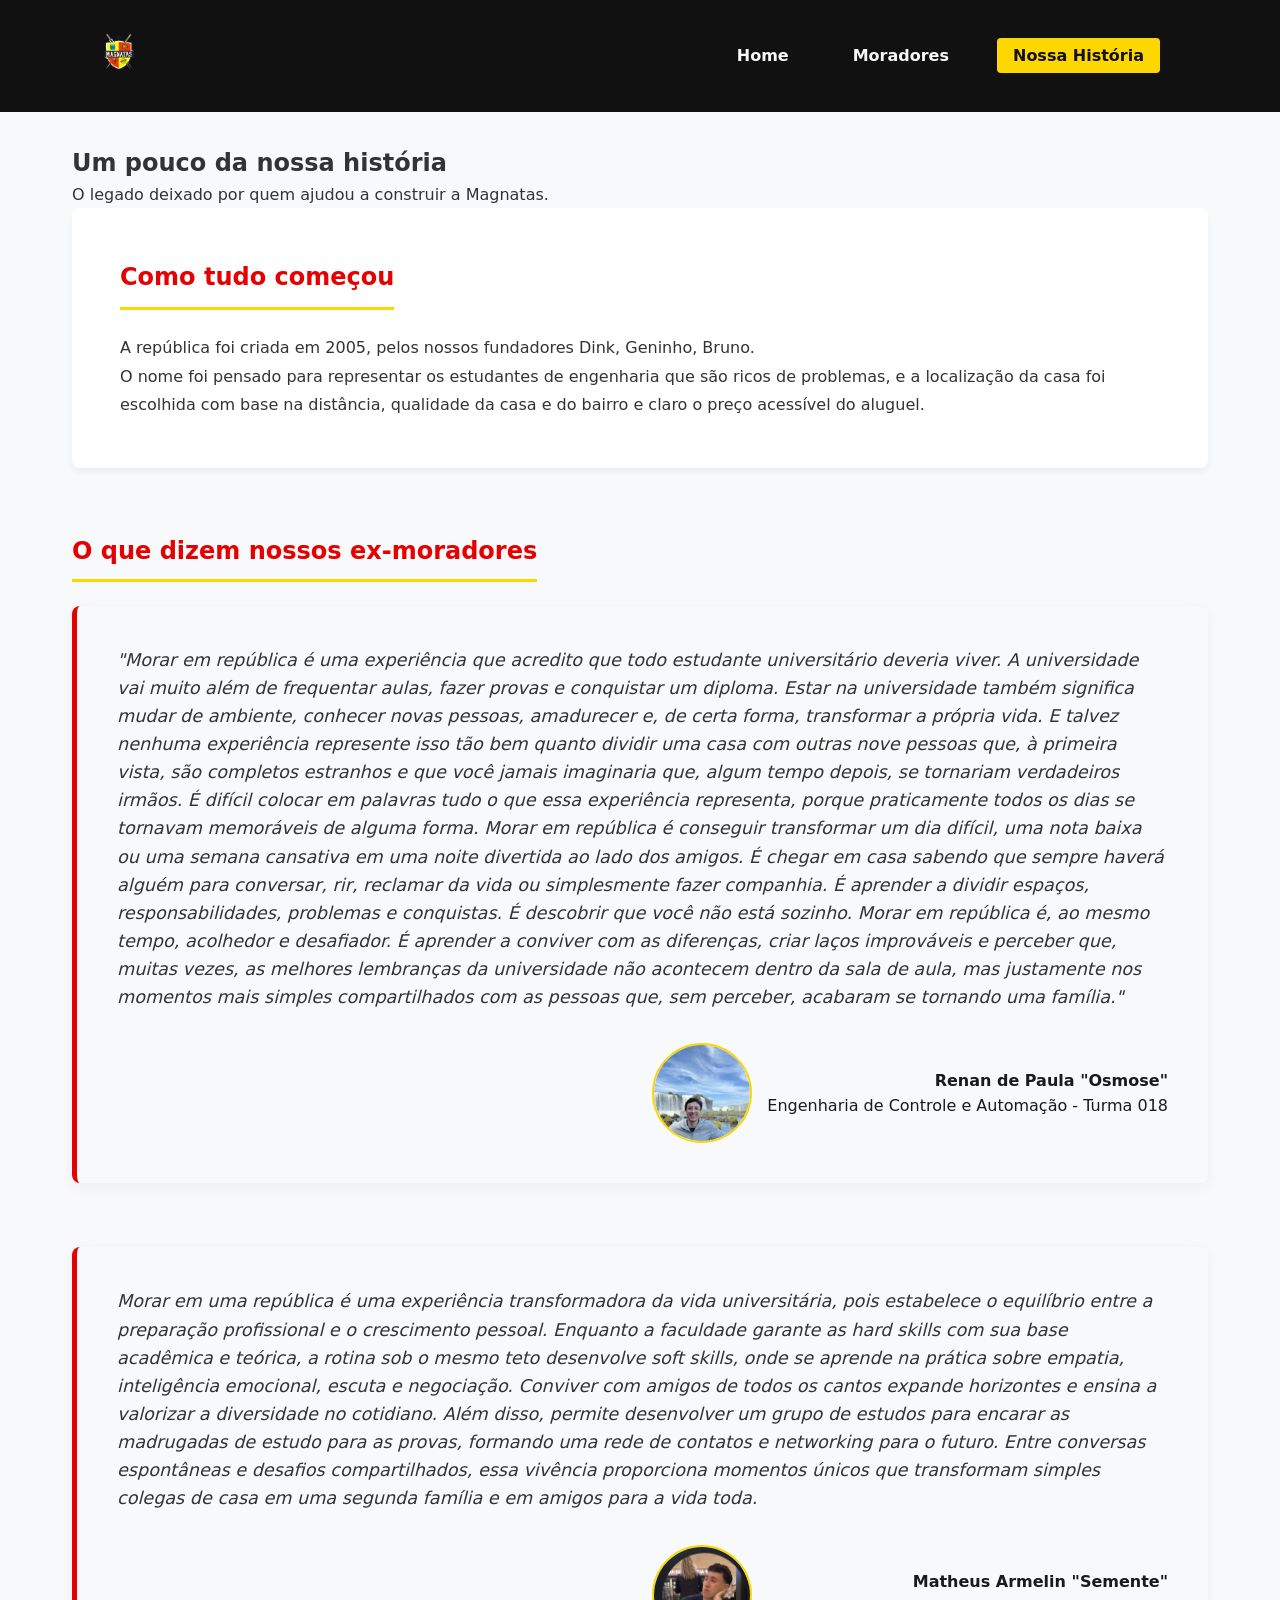
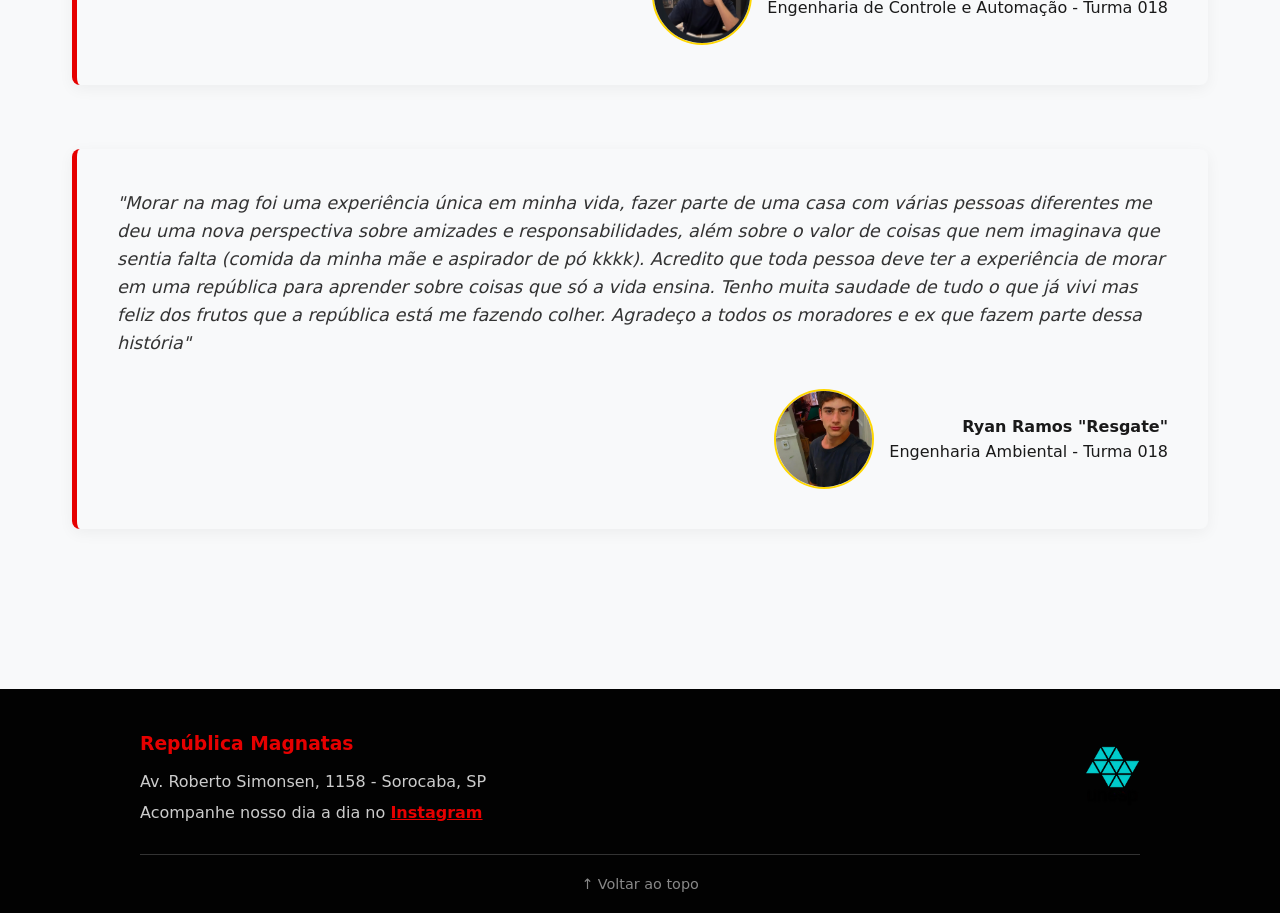
==== commit fee5c104: "adicionando area do morador" ====
--- a/historia.html
+++ b/historia.html
@@ -18,6 +18,7 @@
                 <li><a href="index.html">Home</a></li>
                 <li><a href="moradores.html" >Moradores</a></li>
                 <li><a href="historia.html" aria-current="page">Nossa História</a></li>
+                <li id="menu-autenticacao"></li>
             </ul>
         </nav>
     </header>
@@ -112,6 +113,8 @@
             <a href="#top">↑ Voltar ao topo</a>
         </div>
     </footer>
+    
+    <script src="js/menuAuth.js"></script>
 
 </body>
 </html>
--- a/style.css
+++ b/style.css
@@ -495,4 +495,110 @@
         padding: 6px 8px; 
         font-size: 13px; 
     }
+}
+/* =========================================
+   ESTILOS DA ÁREA DO MORADOR (LOGIN)
+   ========================================= */
+.login-container {
+    max-width: 400px;
+    margin: 100px auto;
+    padding: 30px;
+    background-color: #f9f9f9;
+    border-radius: 10px;
+    box-shadow: 0 4px 8px rgba(0,0,0,0.1);
+    text-align: center;
+}
+
+.login-container input {
+    width: 100%;
+    padding: 10px;
+    margin: 10px 0;
+    border: 1px solid #ccc;
+    border-radius: 5px;
+    box-sizing: border-box; /* Impede que o input vaze da caixa */
+}
+
+.btn-vermelho {
+    width: 100%;
+    padding: 10px;
+    background-color: #d11111;
+    color: white;
+    border: none;
+    border-radius: 5px;
+    cursor: pointer;
+    font-weight: bold;
+    font-size: 16px;
+}
+
+.btn-vermelho:hover {
+    background-color: #a00d0d;
+}
+
+.mensagem-erro { color: red; margin-top: 10px; font-weight: bold; }
+.mensagem-sucesso { color: green; margin-top: 10px; font-weight: bold; }
+
+/* =========================================
+   ESTILOS DO PAINEL DO MORADOR
+   ========================================= */
+.header-painel {
+    background-color: #111;
+    color: white;
+    padding: 20px;
+    display: flex;
+    justify-content: space-between;
+    align-items: center;
+}
+
+.container-painel {
+    padding: 20px;
+    display: grid;
+    grid-template-columns: repeat(auto-fit, minmax(300px, 1fr));
+    gap: 20px;
+}
+
+.seccao-painel {
+    background-color: #f9f9f9;
+    padding: 20px;
+    border-radius: 8px;
+    box-shadow: 0 2px 5px rgba(0,0,0,0.1);
+}
+
+.seccao-painel h2 {
+    border-bottom: 2px solid #d11111;
+    padding-bottom: 10px;
+    color: #333;
+}
+
+.conteudo-dinamico {
+    margin-top: 15px;
+    font-size: 14px;
+    color: #555;
+}
+
+.btn-vermelho.pequeno {
+    width: auto;
+    padding: 5px 15px;
+}
+
+/* Estilos dos formulários internos do painel */
+.formulario-adicionar {
+    display: flex;
+    flex-direction: column;
+    gap: 10px;
+    margin-bottom: 15px;
+    padding-bottom: 15px;
+    border-bottom: 1px dashed #ccc;
+}
+
+.formulario-adicionar input, 
+.formulario-adicionar textarea {
+    padding: 8px;
+    border: 1px solid #ccc;
+    border-radius: 4px;
+    font-family: inherit;
+}
+
+.formulario-adicionar textarea {
+    resize: vertical;
+    min-height: 60px;
 }
